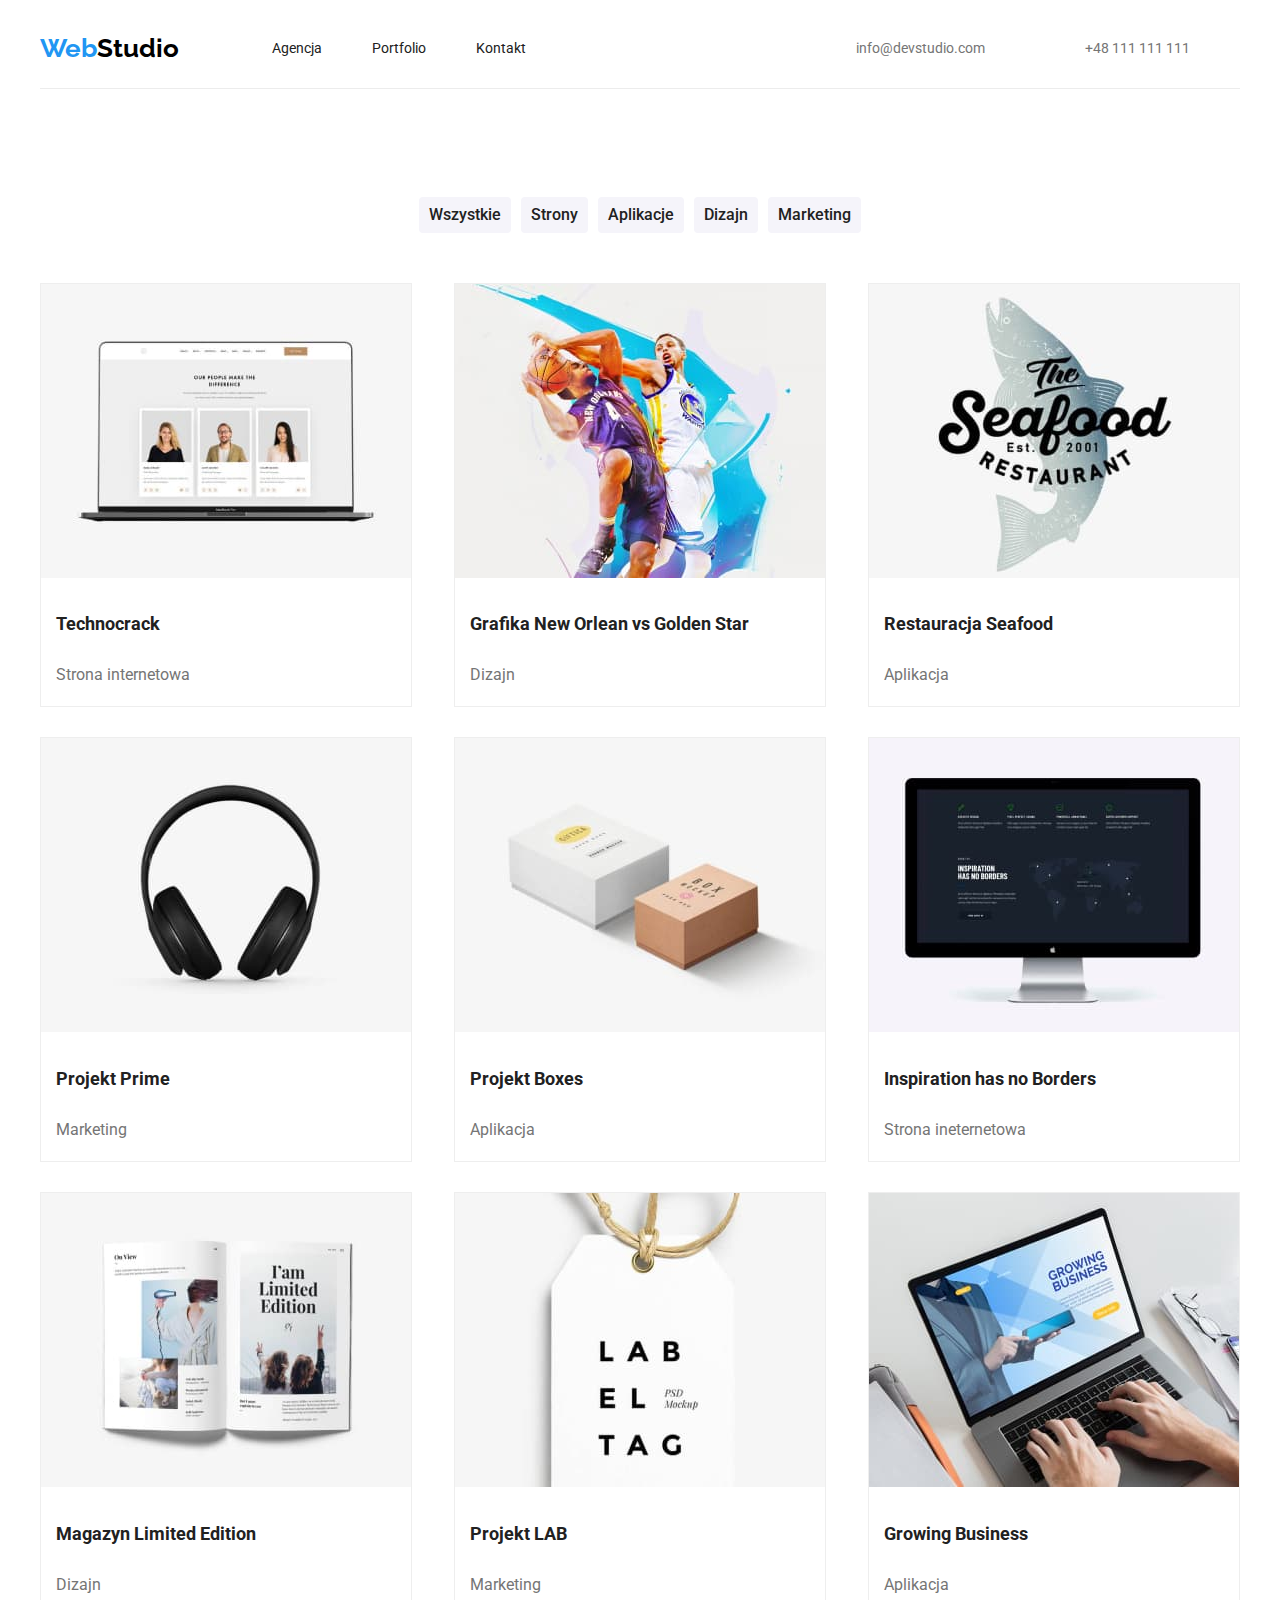
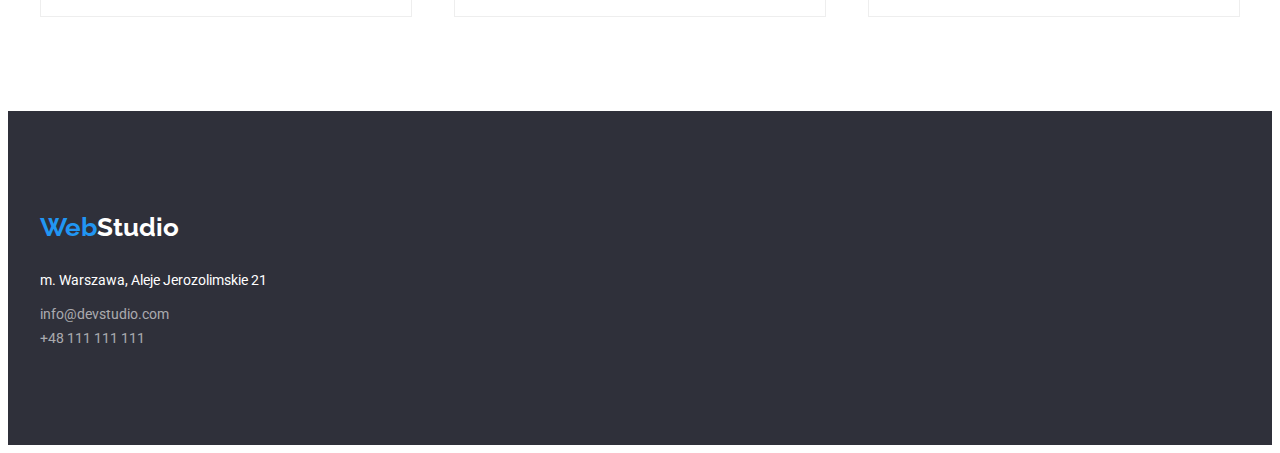
==== portfolio.html @ 6bc2c216 "feat-innit" ====
<!DOCTYPE html>
<html lang="pl">
  <head>
    <meta charset="UTF-8" />
    <meta http-equiv="X-UA-Compatible" content="IE=edge" />
    <meta name="viewport" content="width=device-width, initial-scale=1.0" />
    <link rel="preconnect" href="https://fonts.googleapis.com" />
    <link rel="preconnect" href="https://fonts.gstatic.com" crossorigin />
    <link
      rel="stylesheet"
      href="https://cdnjs.cloudflare.com/ajax/libs/modern-normalize/1.1.0/modern-normalize.min.css"
      integrity="sha512-wpPYUAdjBVSE4KJnH1VR1HeZfpl1ub8YT/NKx4PuQ5NmX2tKuGu6U/JRp5y+Y8XG2tV+wKQpNHVUX03MfMFn9Q=="
      crossorigin="anonymous"
      referrerpolicy="no-referrer"
    />
    <link
      href="https://fonts.googleapis.com/css2?family=Raleway:wght@700&family=Roboto:wght@400;500;700;900&display=swap"
      rel="stylesheet"
    />

    <link rel="stylesheet" href="./css/style.css" />
    <title>#Portfolio</title>
  </head>
  <body>
   <header class="header-background container">
      <ul class="nav-list">
        <li>
          <a class="logo" href="/"
            >Web<span class="logo-black">Studio</span>
          </a>
        </li>
        <li class="nav-links">
          <a class="link" href="/index.html">Agencja</a>
        </li>
        <li class="nav-links">
          <a class="link" href="/portfolio.html">Portfolio</a>
        </li>
        <li class="nav-links"><a class="link" href="/">Kontakt</a></li>
      </ul>
      <ul class="nav-list-contacts">
        <li>
          <a class="nav-contact" href="mailto:info@devstudio.com"
            >info@devstudio.com</a
          >
        </li>

        <li class="contacts">
          <a class="nav-contact" href="tel:48111111111">+48 111 111 111</a>
        </li>
      </ul>
    </header>
    <main class="portfolio-main section">
      <section class="product-buttons container">
        <ul class="list">
          <li><button class="button">Wszystkie</button></li>
          <li><button class="button">Strony</button></li>
          <li><button class="button">Aplikacje</button></li>
          <li><button class="button">Dizajn</button></li>
          <li><button class="button">Marketing</button></li>
        </ul>
      </section>
      <section class="section-products">
        <ul class="container list">
          <li class="product-card">
            <img
              src="./images/img-0.jpg"
              alt="Widok na laptop"
              height="294"
              width="370"
            />
            <h3 class="product-card-header">Technocrack</h3>
            <p class="product-card-property">Strona internetowa</p>
          </li>
          <li class="product-card">
            <img
              src="./images/img-1.jpg"
              alt="Dwóch koszykarzy"
              height="294"
              width="370"
            />
            <h3 class="product-card-header">
              Grafika New Orlean vs Golden Star
            </h3>
            <p class="product-card-property">Dizajn</p>
          </li>
          <li class="product-card">
            <img
              src="./images/img-2.jpg"
              alt="Logo restauracji"
              height="294"
              width="370"
            />
            <h3 class="product-card-header">Restauracja Seafood</h3>
            <p class="product-card-property">Aplikacja</p>
          </li>
          <li class="product-card">
            <img
              src="./images/img-3.jpg"
              alt="Słuchawki bezprzewodowe"
              height="294"
              width="370"
            />
            <h3 class="product-card-header">Projekt Prime</h3>
            <p class="product-card-property">Marketing</p>
          </li>
          <li class="product-card">
            <img
              src="./images/img-4.jpg"
              alt="Dwa pudełka"
              height="294"
              width="370"
            />
            <h3 class="product-card-header">Projekt Boxes</h3>
            <p class="product-card-property">Aplikacja</p>
          </li>
          <li class="product-card">
            <img
              src="./images/img-5.jpg"
              alt="Rzut na widok strony na monitorze"
              height="294"
              width="370"
            />
            <h3 class="product-card-header">Inspiration has no Borders</h3>
            <p class="product-card-property">Strona ineternetowa</p>
          </li>
          <li class="product-card">
            <img
              src="./images/img-6.jpg"
              alt="Wnętrze otwartego magazynu"
              height="294"
              width="370"
            />
            <h3 class="product-card-header">Magazyn Limited Edition</h3>
            <p class="product-card-property">Dizajn</p>
          </li>
          <li class="product-card">
            <img
              src="./images/img-7.jpg"
              alt="Papierowa zawieszka produktowa"
              height="294"
              width="370"
            />
            <h3 class="product-card-header">Projekt LAB</h3>
            <p class="product-card-property">Marketing</p>
          </li>
          <li class="product-card">
            <img
              src="./images/img-8.jpg"
              alt="Praca na laptopie nad rozwinięciem biznesu"
              height="294"
              width="370"
            />
            <h3 class="product-card-header">Growing Business</h3>
            <p class="product-card-property">Aplikacja</p>
          </li>
        </ul>
      </section>
    </main>
    <footer class="section-footer section">
      <address class="footer-address container">
        <a class="logo" href="/">Web<span class="logo-white">Studio</span></a>
        <p class="address">m. Warszawa, Aleje Jerozolimskie 21</p>
        <a class="footer-contact" href="mailto:info@devstudio.com"
          >info@devstudio.com</a
        ><br />
        <a class="footer-contact" href="tel:48111111111">+48 111 111 111</a>
      </address>
    </footer>
  </body>
</html>
---- css/style.css ----
:root {
  --main-color: #212121;
  --secondary-color: #757575;
  --brand-blue: #2196f3;
}
body {
  font-family: "Roboto", sans-serif;
  color: var(--main-color, black);
  font-size: 14px;
  display: block;
}
.container {
  width: 1200px;
  margin: 0 auto;
}
.section {
  padding: 94px 0px;
}
.list {
  list-style-type: none;
  display: flex;
  justify-content: space-between;
  align-items: center;
  padding: 0;
}
.nav-list {
  list-style-type: none;
  display: inline-flex;
  align-items: center;
  padding: 0;
}

.header-background {
  border-bottom: 1px solid #ececec;
  display: flex;
  justify-content: space-between;
  height: 80px;
}

.logo {
  font-family: "Raleway", sans-serif;
  color: var(--brand-blue, blue);
  font-weight: 700;
  font-size: 26px;
  text-decoration: none;
  margin-right: 93px;
}
.logo-black {
  color: black;
}
.logo-white {
  color: #ffffff;
}
.nav-links {
  color: var(--main-color, black);
  text-decoration: none;
}
.link {
  color: #212121;
  text-decoration: none;
  margin-right: 50px;
}
.nav-links :hover,
.nav-links :focus {
  color: var(--brand-blue, blue);
}
.nav-list-contacts {
  align-items: center;
  list-style: none;
}
.nav-contact {
  color: var(--secondary-color, grey);
  text-decoration: none;
  margin: 0px 50px;
}

.nav-contact:hover,
.nav-contact:focus {
  color: var(--brand-blue, blue);
}
.nav-list-contacts {
  display: flex;
}

.main-header {
  background-color: #2f303a;
  display: block;
  color: #ffffff;

  text-align: center;
}
.main-header-tekst {
  font-weight: 900;
  font-size: 44px;
  line-height: 1.34;
  text-align: center;
  letter-spacing: 0.06em;
  text-transform: uppercase;
}
.button.order {
  font-weight: 700;
  font-size: 16px;
  line-height: 1.9;
  align-items: center;
  text-align: center;
  letter-spacing: 0, 06em;
  color: #ffffff;
  text-transform: none;
  width: 200px;
  height: 50px;
  background-color: var(--brand-blue, blue);
  border-radius: 4px;
  border: none;
  box-shadow: 0px 4px 4px rgba(0, 0, 0, 0.15);
}

.first-section {
  line-height: 1.7;
  letter-spacing: 0, 03em;
  color: var(--secondary-color, grey);
}
.first-section-header {
  font-weight: 700;
  line-height: 1.1;
  letter-spacing: 0, 03em;
  color: var(--main-color, black);
  text-transform: uppercase;
}
.section-header {
  font-weight: 700;
  font-size: 36px;
  line-height: 1.2;
  letter-spacing: 0, 03em;
  text-align: center;
  margin-bottom: 50px;
}
.our-team {
  background-color: #f5f4fa;
}
.card {
  background-color: #ffffff;
  font-size: 16px;
  line-height: 1.2;
  text-align: center;
  color: var(--secondary-color, grey);
}
.card-header {
  font-weight: 500;
  color: var(--main-color, black);
}
.section-footer {
  background-color: #2f303a;
  font-weight: 400;
}
.footer-address {
  font-style: normal;
  line-height: 1.7;
  color: #ffffff;
}
.address {
  margin: 20px 0px 10px 0px;
}
.footer-contact {
  font-weight: 400;
  line-height: 1.7;
  color: rgba(255, 255, 255, 0.6);
  text-decoration: none;
}
.footer-contact:hover,
.footer-contact:focus {
  color: var(--brand-blue, blue);
}

.portfolio-main {
  border-top: #ececec;
}
.product-buttons > ul {
  text-align: center;
  justify-content: center;
  gap: 10px;
}
.button {
  font-family: "Roboto", sans-serif;
  font-weight: 500;
  font-size: 16px;
  line-height: 1.6;
  text-align: center;
  color: var(--main-color, black);
  cursor: pointer;
  padding: 5px 10px;
  background-color: #f5f4fa;
  border: none;
  border-radius: 4px;
}
.button:hover,
.button:focus {
  border-radius: 4px;
  color: #ffffff;
  background-color: var(--brand-blue, blue);
  border-color: var(--brand-blue, blue);
  box-shadow: 0px 3px 1px rgba(0, 0, 0, 0.1), 0px 1px 2px rgba(0, 0, 0, 0.08),
    0px 2px 2px rgba(0, 0, 0, 0.12);
}
.product-card {
  box-sizing: border-box;
  background-color: #ffffff;
  border: 1px solid #eeeeee;
  font-size: 16px;
  line-height: 1.9;
  color: var(--secondary-color, grey);
}
.product-card-header {
  font-weight: 700;
  font-size: 18px;
  line-height: 2;
  color: var(--main-color, black);
  margin-left: 15px;
}
.product-card-property {
  margin-left: 15px;
}

.section-products > .container {
  flex-wrap: wrap;
  gap: 15px;
  row-gap: 30px;
}
.portfolio-main > .product-buttons {
  margin-bottom: 50px;
}
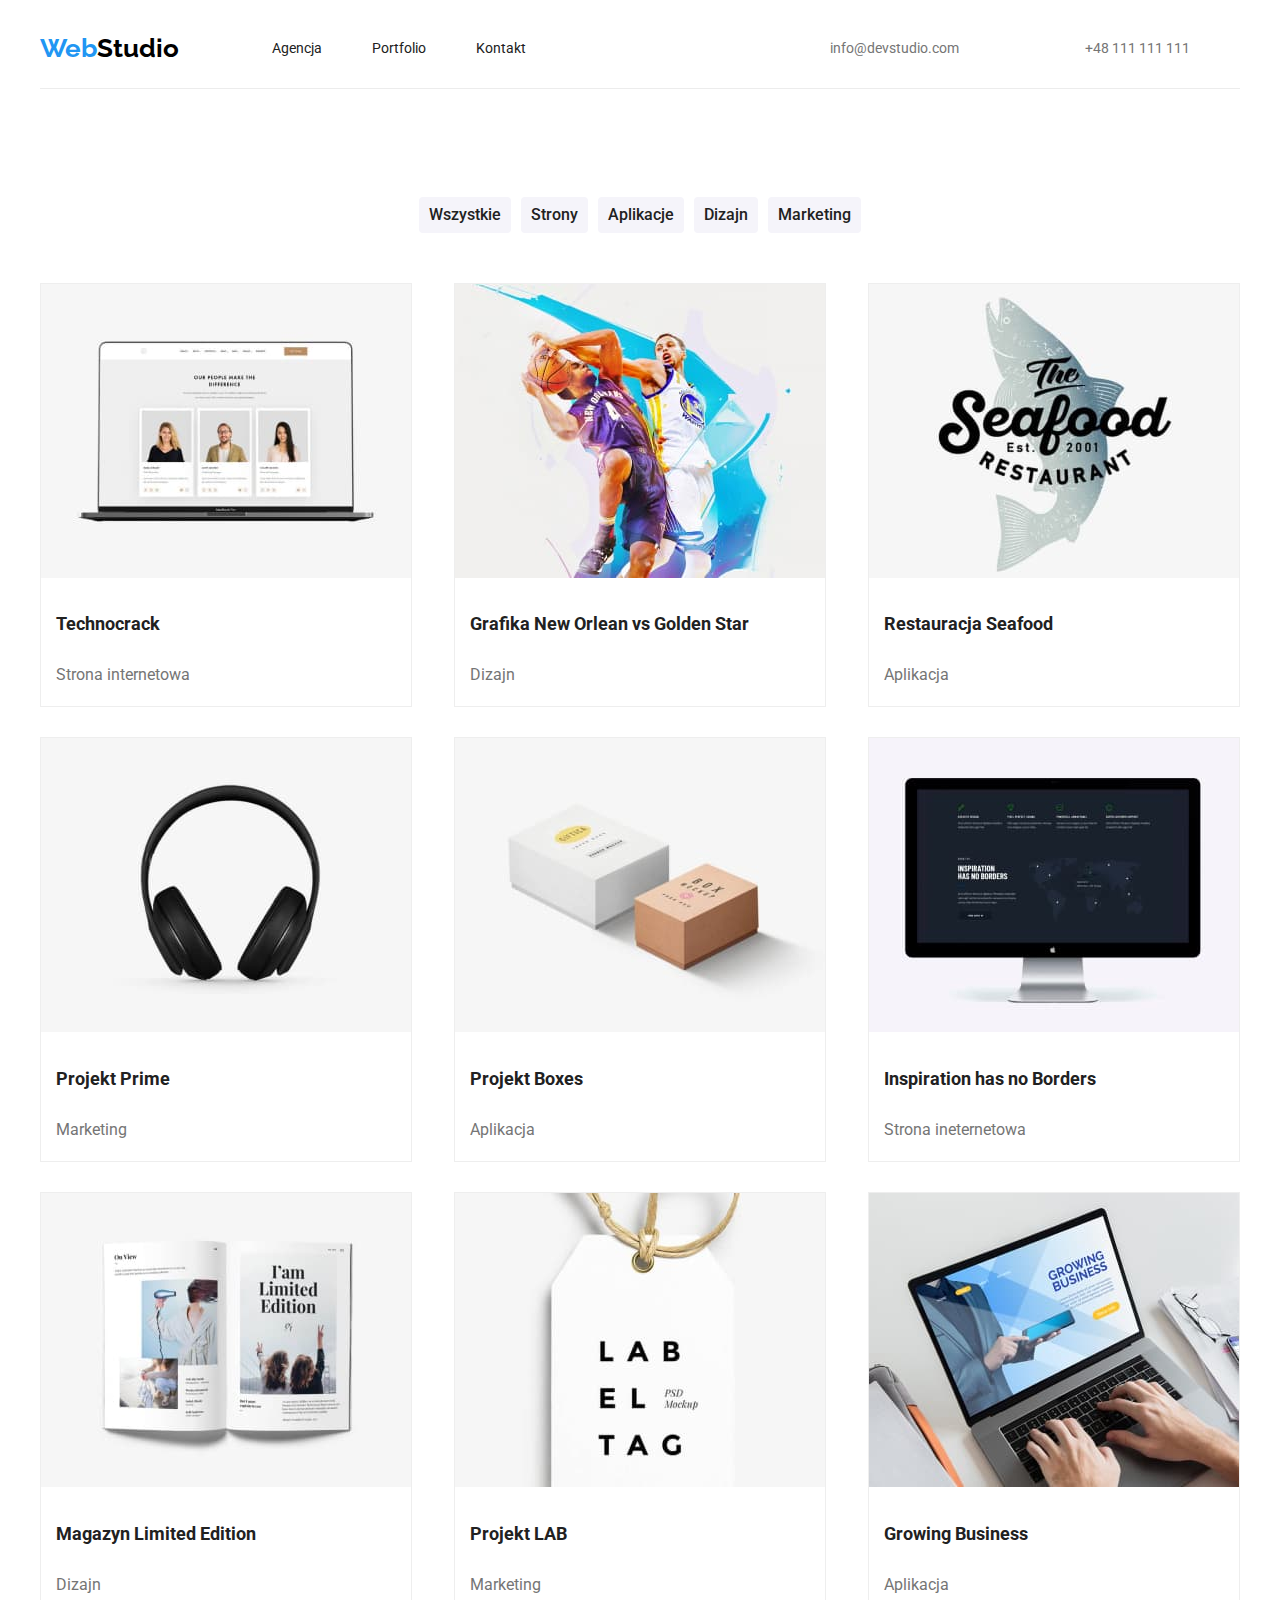
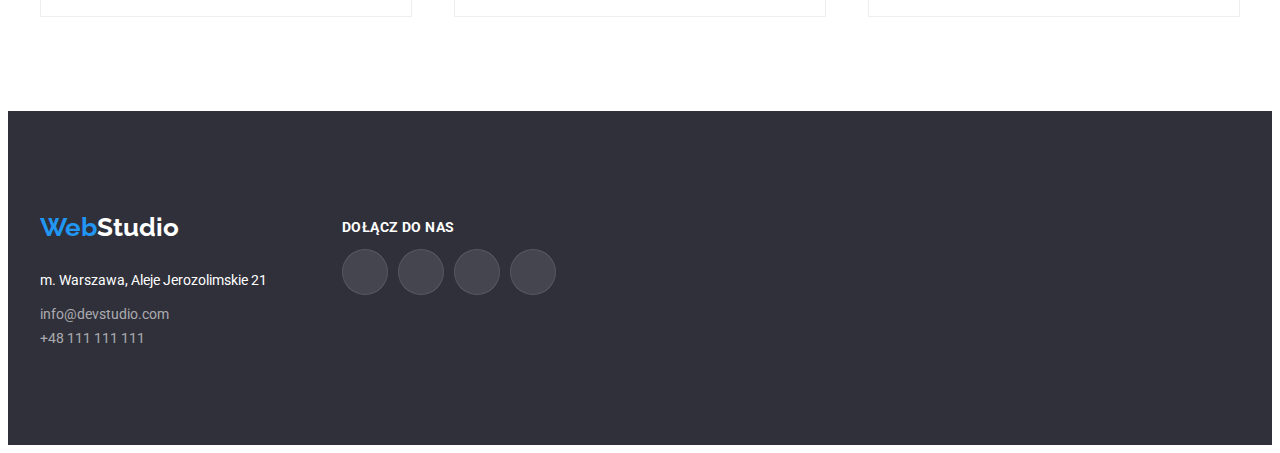
==== commit a3189d6d: "add #homework4 properties" ====
--- a/portfolio.html
+++ b/portfolio.html
@@ -35,17 +35,24 @@
         <li class="nav-links">
           <a class="link" href="/portfolio.html">Portfolio</a>
         </li>
-        <li class="nav-links"><a class="link" href="/">Kontakt</a></li>
+        <li class="nav-links"><a class="link" href="/">
+          Kontakt
+        </a></li>
       </ul>
       <ul class="nav-list-contacts">
         <li>
+        
           <a class="nav-contact" href="mailto:info@devstudio.com"
-            >info@devstudio.com</a
+            ><svg class="contact-icon">
+               <use href="/goit-markup-hw-04/images/icons.svg#icon-envelope"></use>
+             </svg>info@devstudio.com</a
           >
         </li>
 
         <li class="contacts">
-          <a class="nav-contact" href="tel:48111111111">+48 111 111 111</a>
+          <a class="nav-contact" href="tel:48111111111"><svg class="contact-icon">
+               <use href="/goit-markup-hw-04/images/icons.svg#icon-smartphone"></use>
+             </svg>+48 111 111 111</a>
         </li>
       </ul>
     </header>
@@ -156,8 +163,8 @@
         </ul>
       </section>
     </main>
-    <footer class="section-footer section">
-      <address class="footer-address container">
+    <footer class="section-footer section"><div class="footer">
+      <address class="footer-address ">
         <a class="logo" href="/">Web<span class="logo-white">Studio</span></a>
         <p class="address">m. Warszawa, Aleje Jerozolimskie 21</p>
         <a class="footer-contact" href="mailto:info@devstudio.com"
@@ -165,6 +172,24 @@
         ><br />
         <a class="footer-contact" href="tel:48111111111">+48 111 111 111</a>
       </address>
-    </footer>
+      <div class="social">
+        <p class="social-header">Dołącz do nas</p>
+        <ul class="social-list">
+          <li class="social-icon-bg"><svg class="social-icon">
+               <use href="/goit-markup-hw-04/images/icons.svg#icon-instagram-2"></use>
+             </svg></li>
+          <li class="social-icon-bg"><svg class="social-icon">
+               <use href="/goit-markup-hw-04/images/icons.svg#icon-twitter-1"></use>
+             </svg></li>
+          <li class="social-icon-bg"><svg class="social-icon">
+               <use href="/goit-markup-hw-04/images/icons.svg#icon-facebook-1"></use>
+             </svg></li>
+          <li class="social-icon-bg"><svg class="social-icon">
+               <use href="/goit-markup-hw-04/images/icons.svg#icon-linkedin-1"></use>
+             </svg></li>
+          <!-- <li style="clear:both;"></li> -->
+        </ul>
+      </div>
+    </div></footer>
   </body>
 </html>
--- a/css/style.css
+++ b/css/style.css
@@ -77,17 +77,36 @@
 .nav-contact:hover,
 .nav-contact:focus {
   color: var(--brand-blue, blue);
+  fill: var(--brand-blue, blue);
 }
 .nav-list-contacts {
   display: flex;
 }
+.contact-icon {
+  width: 16px;
+  height: 12px;
+  fill: #757575;
+  margin-right: 10px;
+}
+.contact-icon:hover,
+.contact-icon:focus {
+  fill: var(--brand-blue, blue);
+  color: var(--brand-blue, blue);
+}
 
 .main-header {
-  background-color: #2f303a;
+  margin-left: auto;
+  margin-right: auto;
+  max-width: 1600px;
   display: block;
   color: #ffffff;
-
-  text-align: center;
+  text-align: center;
+  background-image: linear-gradient(
+      to bottom,
+      rgba(47, 48, 58, 0.4),
+      rgba(47, 48, 58, 0.4)
+    ),
+    url(/goit-markup-hw-04/images/backgroud-img.jpg);
 }
 .main-header-tekst {
   font-weight: 900;
@@ -126,6 +145,32 @@
   color: var(--main-color, black);
   text-transform: uppercase;
 }
+.list-asset {
+  list-style-type: none;
+  padding: 0;
+}
+
+.asset-card {
+  width: 270px;
+  height: 120px;
+  background-color: #f5f4fa;
+  float: left;
+  border: 1px solid #f5f4fa;
+  border-radius: 4px;
+  margin-right: 30px;
+  display: flex;
+  justify-content: center;
+  align-items: center;
+}
+.asset-card:last-child {
+  margin: 0;
+}
+
+.icon-asset {
+  width: 70px;
+  height: 70px;
+}
+
 .section-header {
   font-weight: 700;
   font-size: 36px;
@@ -143,19 +188,53 @@
   line-height: 1.2;
   text-align: center;
   color: var(--secondary-color, grey);
+  box-shadow: 0px 1px 3px rgba(0, 0, 0, 0.12), 0px 1px 1px rgba(0, 0, 0, 0.14),
+    0px 2px 1px rgba(0, 0, 0, 0.2);
 }
 .card-header {
   font-weight: 500;
   color: var(--main-color, black);
 }
+.social-icon-grey{
+ width: 20px;
+  height: 20px;
+  fill: #AFB1B8;
+  align-self: center;
+}
+.social-icon-grey:hover{
+  fill: white;
+}
+
+.social-crew{
+  width: 44px;
+  height: 44px;
+  border-radius: 50%;
+  display: flex;
+  justify-content: center;
+}
+.social-crew:hover{
+  background-color: var(--brand-blue, blue);
+  border: 1px solid var(--brand-blue, blue);
+  fill: white;
+}
+
+
+
 .section-footer {
   background-color: #2f303a;
   font-weight: 400;
 }
+.footer {
+  max-width: 1200px;
+  margin: 0 auto;
+  display: flex;
+  justify-content: left;
+}
 .footer-address {
   font-style: normal;
   line-height: 1.7;
   color: #ffffff;
+  margin-right: 70px;
 }
 .address {
   margin: 20px 0px 10px 0px;
@@ -209,6 +288,12 @@
   line-height: 1.9;
   color: var(--secondary-color, grey);
 }
+
+.product-card:hover {
+  box-shadow: 0px 1px 1px rgba(0, 0, 0, 0.12), 0px 4px 4px rgba(0, 0, 0, 0.06),
+    1px 4px 6px rgba(0, 0, 0, 0.16);
+}
+
 .product-card-header {
   font-weight: 700;
   font-size: 18px;
@@ -228,3 +313,58 @@
 .portfolio-main > .product-buttons {
   margin-bottom: 50px;
 }
+
+.icon {
+  width: 170px;
+  height: 92px;
+  float: left;
+  border: 1px solid #afb1b8;
+  border-radius: 4px;
+  fill: #afb1b8;
+  margin: 15px;
+}
+.icon:hover {
+  border: 1px solid #2196f3;
+  border-radius: 4px;
+  fill: #2196f3;
+}
+.list-clients {
+  list-style-type: none;
+  margin: 0 auto;
+  padding: 0;
+  max-width: 1170;
+}
+.social-header {
+  font-weight: 700;
+  font-size: 14px;
+  line-height: 16px;
+  letter-spacing: 0.03em;
+  text-transform: uppercase;
+  color: #ffffff;
+}
+.social-icon {
+  width: 20px;
+  height: 20px;
+  fill: #ffffff;
+  align-self: center;
+}
+.social-icon-bg {
+  width: 44px;
+  height: 44px;
+  background-color: rgba(255, 255, 255, 0.1);
+  border: 1px solid rgba(255, 255, 255, 0.1);
+  border-radius: 50%;
+  display: flex;
+  justify-content: center;
+}
+.social-icon-bg:hover {
+  background-color: var(--brand-blue, blue);
+  border: 1px solid var(--brand-blue, blue);
+}
+.social-list {
+  display: flex;
+  gap: 10px;
+  padding: 0;
+  padding-bottom: 30px;
+  justify-content: center;
+}
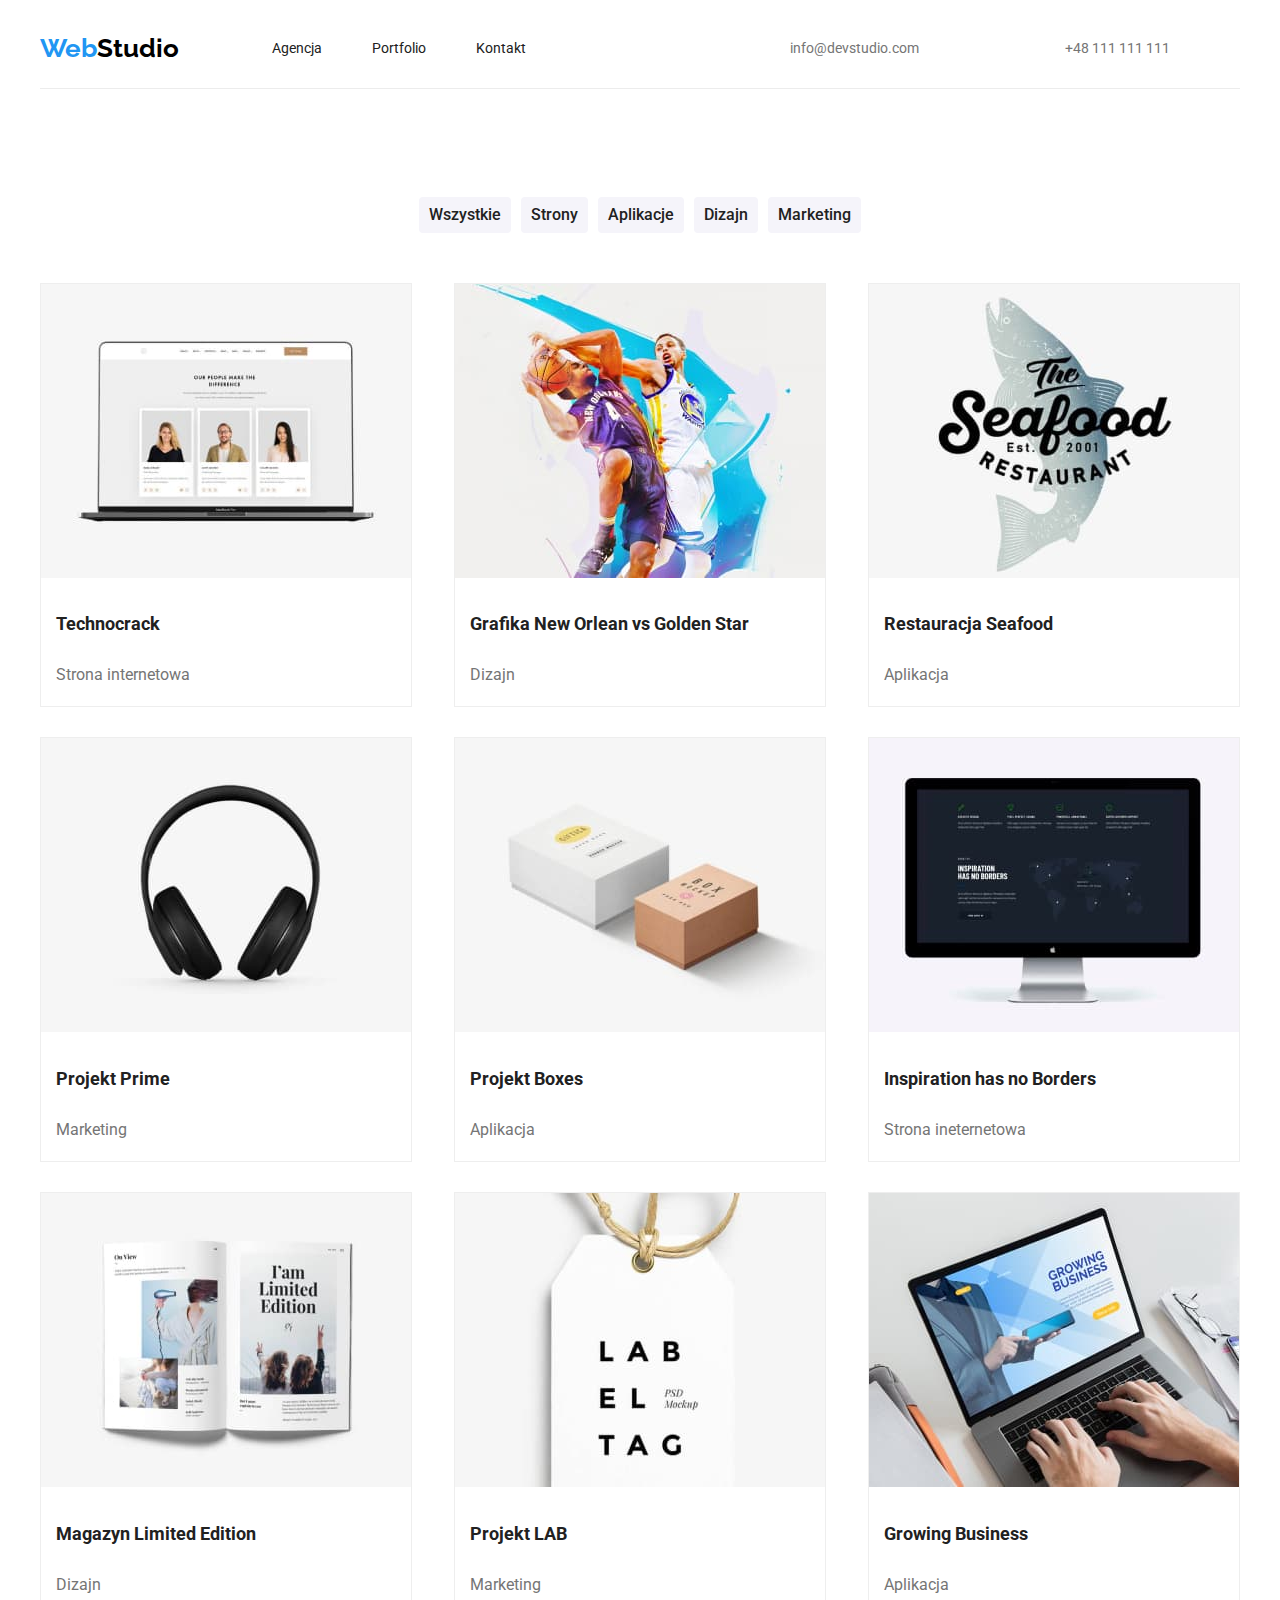
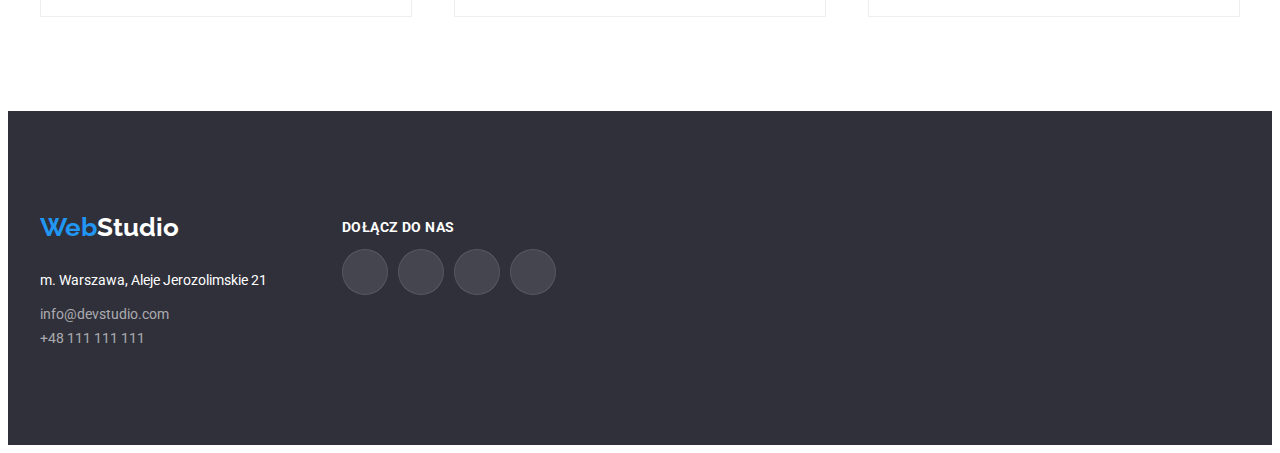
==== commit f177091d: "fix :hovers and flexbox" ====
--- a/portfolio.html
+++ b/portfolio.html
@@ -22,7 +22,7 @@
     <title>#Portfolio</title>
   </head>
   <body>
-   <header class="header-background container">
+    <header class="header-background container">
       <ul class="nav-list">
         <li>
           <a class="logo" href="/"
@@ -35,24 +35,26 @@
         <li class="nav-links">
           <a class="link" href="/portfolio.html">Portfolio</a>
         </li>
-        <li class="nav-links"><a class="link" href="/">
-          Kontakt
-        </a></li>
+        <li class="nav-links"><a class="link" href="/"> Kontakt </a></li>
       </ul>
       <ul class="nav-list-contacts">
         <li>
-        
           <a class="nav-contact" href="mailto:info@devstudio.com"
             ><svg class="contact-icon">
-               <use href="/goit-markup-hw-04/images/icons.svg#icon-envelope"></use>
-             </svg>info@devstudio.com</a
+              <use
+                href="/goit-markup-hw-04/images/icons.svg#icon-envelope"
+              ></use></svg
+            >info@devstudio.com</a
           >
         </li>
-
         <li class="contacts">
-          <a class="nav-contact" href="tel:48111111111"><svg class="contact-icon">
-               <use href="/goit-markup-hw-04/images/icons.svg#icon-smartphone"></use>
-             </svg>+48 111 111 111</a>
+          <a class="nav-contact" href="tel:48111111111"
+            ><svg class="contact-icon">
+              <use
+                href="/goit-markup-hw-04/images/icons.svg#icon-smartphone"
+              ></use></svg
+            >+48 111 111 111</a
+          >
         </li>
       </ul>
     </header>
@@ -163,33 +165,51 @@
         </ul>
       </section>
     </main>
-    <footer class="section-footer section"><div class="footer">
-      <address class="footer-address ">
-        <a class="logo" href="/">Web<span class="logo-white">Studio</span></a>
-        <p class="address">m. Warszawa, Aleje Jerozolimskie 21</p>
-        <a class="footer-contact" href="mailto:info@devstudio.com"
-          >info@devstudio.com</a
-        ><br />
-        <a class="footer-contact" href="tel:48111111111">+48 111 111 111</a>
-      </address>
-      <div class="social">
-        <p class="social-header">Dołącz do nas</p>
-        <ul class="social-list">
-          <li class="social-icon-bg"><svg class="social-icon">
-               <use href="/goit-markup-hw-04/images/icons.svg#icon-instagram-2"></use>
-             </svg></li>
-          <li class="social-icon-bg"><svg class="social-icon">
-               <use href="/goit-markup-hw-04/images/icons.svg#icon-twitter-1"></use>
-             </svg></li>
-          <li class="social-icon-bg"><svg class="social-icon">
-               <use href="/goit-markup-hw-04/images/icons.svg#icon-facebook-1"></use>
-             </svg></li>
-          <li class="social-icon-bg"><svg class="social-icon">
-               <use href="/goit-markup-hw-04/images/icons.svg#icon-linkedin-1"></use>
-             </svg></li>
-          <!-- <li style="clear:both;"></li> -->
-        </ul>
+    <footer class="section-footer section">
+      <div class="footer">
+        <address class="footer-address">
+          <a class="logo" href="/">Web<span class="logo-white">Studio</span></a>
+          <p class="address">m. Warszawa, Aleje Jerozolimskie 21</p>
+          <a class="footer-contact" href="mailto:info@devstudio.com"
+            >info@devstudio.com</a
+          ><br />
+          <a class="footer-contact" href="tel:48111111111">+48 111 111 111</a>
+        </address>
+        <div class="social">
+          <p class="social-header">Dołącz do nas</p>
+          <ul class="social-list">
+            <li class="social-icon-bg">
+              <svg class="social-icon">
+                <use
+                  href="/goit-markup-hw-04/images/icons.svg#icon-instagram-2"
+                ></use>
+              </svg>
+            </li>
+            <li class="social-icon-bg">
+              <svg class="social-icon">
+                <use
+                  href="/goit-markup-hw-04/images/icons.svg#icon-twitter-1"
+                ></use>
+              </svg>
+            </li>
+            <li class="social-icon-bg">
+              <svg class="social-icon">
+                <use
+                  href="/goit-markup-hw-04/images/icons.svg#icon-facebook-1"
+                ></use>
+              </svg>
+            </li>
+            <li class="social-icon-bg">
+              <svg class="social-icon">
+                <use
+                  href="/goit-markup-hw-04/images/icons.svg#icon-linkedin-1"
+                ></use>
+              </svg>
+            </li>
+            <!-- <li style="clear:both;"></li> -->
+          </ul>
+        </div>
       </div>
-    </div></footer>
+    </footer>
   </body>
 </html>
--- a/css/style.css
+++ b/css/style.css
@@ -39,7 +39,7 @@
 
 .logo {
   font-family: "Raleway", sans-serif;
-  color: var(--brand-blue, blue);
+  color: var(--brand-blue);
   font-weight: 700;
   font-size: 26px;
   text-decoration: none;
@@ -62,23 +62,30 @@
 }
 .nav-links :hover,
 .nav-links :focus {
-  color: var(--brand-blue, blue);
+  color: var(--brand-blue);
 }
 .nav-list-contacts {
   align-items: center;
   list-style: none;
+  padding: 10px;
 }
 .nav-contact {
   color: var(--secondary-color, grey);
   text-decoration: none;
   margin: 0px 50px;
-}
-
-.nav-contact:hover,
-.nav-contact:focus {
-  color: var(--brand-blue, blue);
-  fill: var(--brand-blue, blue);
-}
+    padding: 10px;
+}
+
+.nav-contact:hover{
+  color: var(--brand-blue);
+  fill: var(--brand-blue);
+}
+
+.nav-contact:hover >.contact-icon{
+  color: var(--brand-blue);
+  fill: var(--brand-blue);
+}
+
 .nav-list-contacts {
   display: flex;
 }
@@ -87,11 +94,6 @@
   height: 12px;
   fill: #757575;
   margin-right: 10px;
-}
-.contact-icon:hover,
-.contact-icon:focus {
-  fill: var(--brand-blue, blue);
-  color: var(--brand-blue, blue);
 }
 
 .main-header {
@@ -127,7 +129,7 @@
   text-transform: none;
   width: 200px;
   height: 50px;
-  background-color: var(--brand-blue, blue);
+  background-color: var(--brand-blue);
   border-radius: 4px;
   border: none;
   box-shadow: 0px 4px 4px rgba(0, 0, 0, 0.15);
@@ -148,16 +150,16 @@
 .list-asset {
   list-style-type: none;
   padding: 0;
+  display: flex;
+  gap: 30px;
 }
 
 .asset-card {
   width: 270px;
   height: 120px;
   background-color: #f5f4fa;
-  float: left;
   border: 1px solid #f5f4fa;
   border-radius: 4px;
-  margin-right: 30px;
   display: flex;
   justify-content: center;
   align-items: center;
@@ -195,30 +197,29 @@
   font-weight: 500;
   color: var(--main-color, black);
 }
-.social-icon-grey{
- width: 20px;
+.social-icon-grey {
+  width: 20px;
   height: 20px;
-  fill: #AFB1B8;
+  fill: #afb1b8;
   align-self: center;
 }
-.social-icon-grey:hover{
-  fill: white;
-}
-
-.social-crew{
+
+.social-crew {
   width: 44px;
   height: 44px;
   border-radius: 50%;
   display: flex;
   justify-content: center;
 }
-.social-crew:hover{
-  background-color: var(--brand-blue, blue);
-  border: 1px solid var(--brand-blue, blue);
+.social-crew:hover,
+.social-crew:focus {
+  background-color: var(--brand-blue);
+  border: 1px solid var(--brand-blue);
+   cursor: pointer;
+}
+.social-crew:hover>.social-icon-grey{
   fill: white;
 }
-
-
 
 .section-footer {
   background-color: #2f303a;
@@ -247,7 +248,8 @@
 }
 .footer-contact:hover,
 .footer-contact:focus {
-  color: var(--brand-blue, blue);
+  color: var(--brand-blue);
+   cursor: pointer;
 }
 
 .portfolio-main {
@@ -275,10 +277,11 @@
 .button:focus {
   border-radius: 4px;
   color: #ffffff;
-  background-color: var(--brand-blue, blue);
-  border-color: var(--brand-blue, blue);
+  background-color: var(--brand-blue);
+  border-color: var(--brand-blue);
   box-shadow: 0px 3px 1px rgba(0, 0, 0, 0.1), 0px 1px 2px rgba(0, 0, 0, 0.08),
-    0px 2px 2px rgba(0, 0, 0, 0.12);
+  0px 2px 2px rgba(0, 0, 0, 0.12);
+  cursor: pointer;
 }
 .product-card {
   box-sizing: border-box;
@@ -289,9 +292,11 @@
   color: var(--secondary-color, grey);
 }
 
-.product-card:hover {
+.product-card:hover,
+.product-card:focus {
   box-shadow: 0px 1px 1px rgba(0, 0, 0, 0.12), 0px 4px 4px rgba(0, 0, 0, 0.06),
     1px 4px 6px rgba(0, 0, 0, 0.16);
+    cursor: pointer;
 }
 
 .product-card-header {
@@ -315,24 +320,35 @@
 }
 
 .icon {
-  width: 170px;
-  height: 92px;
-  float: left;
-  border: 1px solid #afb1b8;
-  border-radius: 4px;
+  width: 106px;
+  height: 60.4px;
   fill: #afb1b8;
-  margin: 15px;
-}
-.icon:hover {
-  border: 1px solid #2196f3;
-  border-radius: 4px;
-  fill: #2196f3;
-}
+}
+.icon-container{
+display: flex;
+width: 170px;
+height: 92px;
+border: 1px solid #AFB1B8;
+border-radius: 4px;
+align-items: center;
+justify-content: center;
+}
+.icon-container:hover >.icon{
+   fill: #2196f3;
+} 
+.icon-container:hover{
+   fill: #2196f3;
+   border: 1px solid #2196f3;
+   cursor: pointer;
+} 
+
 .list-clients {
+  display: flex;
   list-style-type: none;
   margin: 0 auto;
   padding: 0;
   max-width: 1170;
+  gap: 30px;
 }
 .social-header {
   font-weight: 700;
@@ -357,9 +373,11 @@
   display: flex;
   justify-content: center;
 }
-.social-icon-bg:hover {
-  background-color: var(--brand-blue, blue);
-  border: 1px solid var(--brand-blue, blue);
+.social-icon-bg:hover,
+.social-icon-bg:focus {
+  background-color: var(--brand-blue);
+  border: 1px solid var(--brand-blue);
+   cursor: pointer;
 }
 .social-list {
   display: flex;
